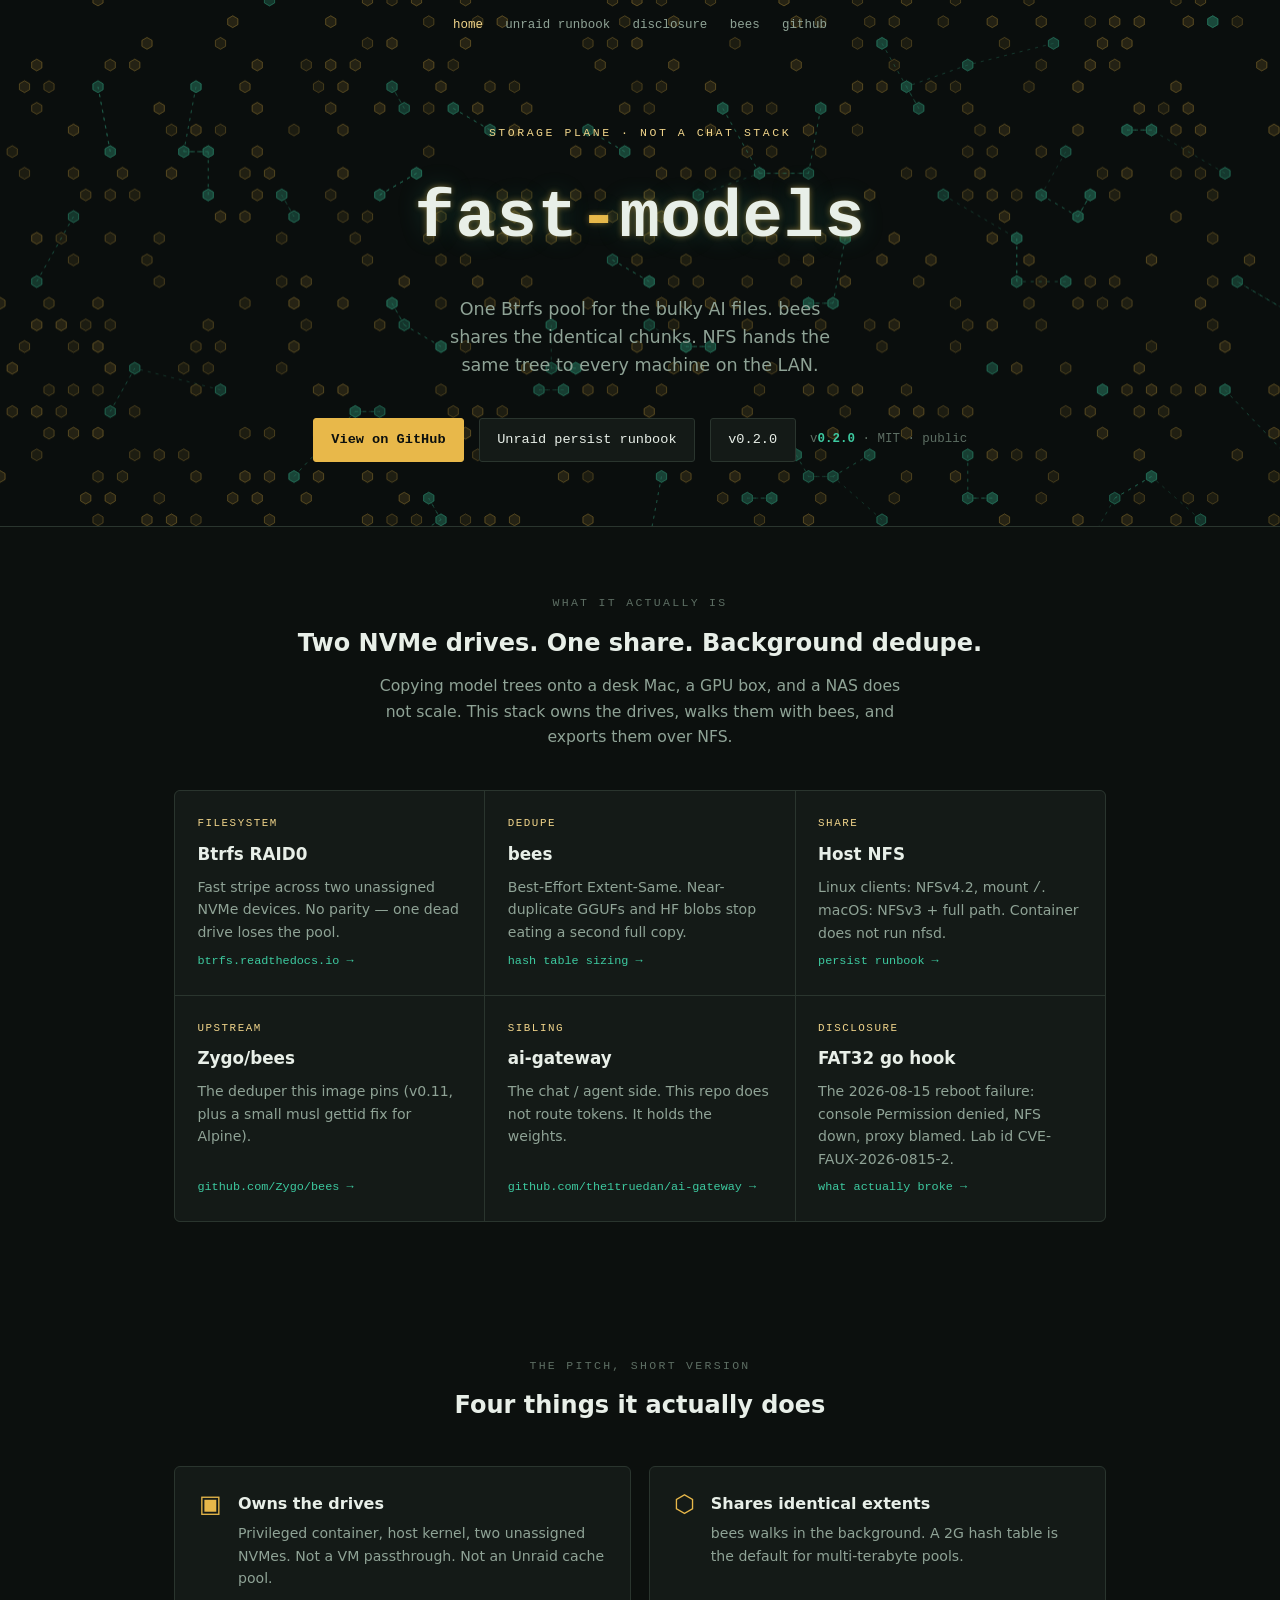
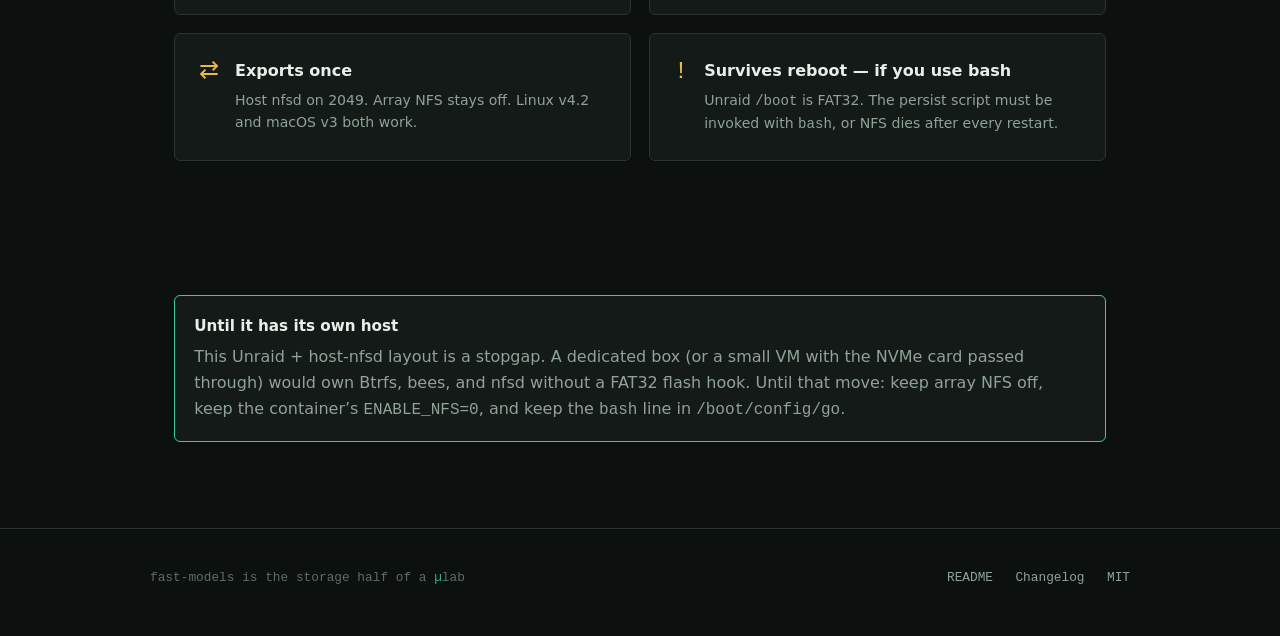
==== docs/index.html @ 6adabb5d "Release v0.2.0: Unraid FAT32 persist runbook and GitHub Pages Document that /boot/config/go must inv" ====
<!DOCTYPE html>
<html lang="en">
<head>
<meta charset="UTF-8" />
<meta name="viewport" content="width=device-width, initial-scale=1.0" />
<title>fast-models</title>
<meta name="description" content="One fast NVMe share for bulky AI files: Btrfs RAID0, bees dedupe, host NFS. Storage only." />
<link rel="icon" href="favicon.svg" type="image/svg+xml" />
<link rel="stylesheet" href="assets/site.css" />
</head>
<body>

<div class="hero">
  <canvas id="bees-rain" aria-hidden="true"></canvas>
  <nav class="top">
    <a href="index.html" aria-current="page">home</a>
    <a href="runbook.html">unraid runbook</a>
    <a href="incident.html">disclosure</a>
    <a href="bees.html">bees</a>
    <a href="https://github.com/the1truedan/fast-models">github</a>
  </nav>
  <div class="hero-inner">
    <p class="eyebrow">storage plane · not a chat stack</p>
    <h1 class="wordmark">fast<span>-</span>models</h1>
    <p class="tagline">One Btrfs pool for the bulky AI files. bees shares the identical chunks. NFS hands the same tree to every machine on the LAN.</p>
    <div class="hero-cta">
      <a class="btn primary" href="https://github.com/the1truedan/fast-models">View on GitHub</a>
      <a class="btn" href="runbook.html">Unraid persist runbook</a>
      <a class="btn" href="https://github.com/the1truedan/fast-models/releases/tag/v0.2.0">v0.2.0</a>
      <span class="version-chip">v<b>0.2.0</b> · MIT · public</span>
    </div>
  </div>
</div>

<section class="band">
  <div class="section-head">
    <p class="section-eyebrow">what it actually is</p>
    <h2 class="section-title">Two NVMe drives. One share. Background dedupe.</h2>
    <p class="section-sub">Copying model trees onto a desk Mac, a GPU box, and a NAS does not scale. This stack owns the drives, walks them with bees, and exports them over NFS.</p>
  </div>
  <div class="stack-grid">
    <a class="stack-card" href="https://btrfs.readthedocs.io/" target="_blank" rel="noopener">
      <span class="role">filesystem</span>
      <h3>Btrfs RAID0</h3>
      <p>Fast stripe across two unassigned NVMe devices. No parity — one dead drive loses the pool.</p>
      <span class="link-hint">btrfs.readthedocs.io →</span>
    </a>
    <a class="stack-card" href="bees.html">
      <span class="role">dedupe</span>
      <h3>bees</h3>
      <p>Best-Effort Extent-Same. Near-duplicate GGUFs and HF blobs stop eating a second full copy.</p>
      <span class="link-hint">hash table sizing →</span>
    </a>
    <a class="stack-card" href="runbook.html">
      <span class="role">share</span>
      <h3>Host NFS</h3>
      <p>Linux clients: NFSv4.2, mount <code>/</code>. macOS: NFSv3 + full path. Container does not run nfsd.</p>
      <span class="link-hint">persist runbook →</span>
    </a>
    <a class="stack-card" href="https://github.com/Zygo/bees" target="_blank" rel="noopener">
      <span class="role">upstream</span>
      <h3>Zygo/bees</h3>
      <p>The deduper this image pins (v0.11, plus a small musl gettid fix for Alpine).</p>
      <span class="link-hint">github.com/Zygo/bees →</span>
    </a>
    <a class="stack-card" href="https://github.com/the1truedan/ai-gateway" target="_blank" rel="noopener">
      <span class="role">sibling</span>
      <h3>ai-gateway</h3>
      <p>The chat / agent side. This repo does not route tokens. It holds the weights.</p>
      <span class="link-hint">github.com/the1truedan/ai-gateway →</span>
    </a>
    <a class="stack-card" href="incident.html">
      <span class="role">disclosure</span>
      <h3>FAT32 go hook</h3>
      <p>The 2026-08-15 reboot failure: console Permission denied, NFS down, proxy blamed. Lab id CVE-FAUX-2026-0815-2.</p>
      <span class="link-hint">what actually broke →</span>
    </a>
  </div>
</section>

<section class="band">
  <div class="section-head">
    <p class="section-eyebrow">the pitch, short version</p>
    <h2 class="section-title">Four things it actually does</h2>
  </div>
  <div class="cap-grid">
    <div class="cap-tile">
      <span class="cap-glyph">▣</span>
      <div>
        <h3>Owns the drives</h3>
        <p>Privileged container, host kernel, two unassigned NVMes. Not a VM passthrough. Not an Unraid cache pool.</p>
      </div>
    </div>
    <div class="cap-tile">
      <span class="cap-glyph">⬡</span>
      <div>
        <h3>Shares identical extents</h3>
        <p>bees walks in the background. A 2G hash table is the default for multi-terabyte pools.</p>
      </div>
    </div>
    <div class="cap-tile">
      <span class="cap-glyph">⇄</span>
      <div>
        <h3>Exports once</h3>
        <p>Host nfsd on 2049. Array NFS stays off. Linux v4.2 and macOS v3 both work.</p>
      </div>
    </div>
    <div class="cap-tile">
      <span class="cap-glyph">!</span>
      <div>
        <h3>Survives reboot — if you use bash</h3>
        <p>Unraid <code>/boot</code> is FAT32. The persist script must be invoked with <code>bash</code>, or NFS dies after every restart.</p>
      </div>
    </div>
  </div>
</section>

<section class="band">
  <div class="ok">
    <h3>Until it has its own host</h3>
    <p>This Unraid + host-nfsd layout is a stopgap. A dedicated box (or a small VM with the NVMe card passed through) would own Btrfs, bees, and nfsd without a FAT32 flash hook. Until that move: keep array NFS off, keep the container’s <code>ENABLE_NFS=0</code>, and keep the <code>bash</code> line in <code>/boot/config/go</code>.</p>
  </div>
</section>

<footer>
  <div class="footer-inner">
    <span class="mu-mark">fast-models is the storage half of a <span>µ</span>lab</span>
    <nav class="footer-links">
      <a href="https://github.com/the1truedan/fast-models/blob/main/README.md">README</a>
      <a href="https://github.com/the1truedan/fast-models/blob/main/CHANGELOG.md">Changelog</a>
      <a href="https://github.com/the1truedan/fast-models/blob/main/LICENSE">MIT</a>
    </nav>
  </div>
</footer>
<script src="assets/bees.js"></script>
</body>
</html>
---- docs/assets/site.css ----
:root {
  --bg: #0c100e;
  --bg-panel: #141a17;
  --bg-panel-2: #1b231e;
  --line: #2a352e;
  --fg: #e8efe8;
  --fg-dim: #8fa396;
  --fg-dimmer: #5d6e63;
  --accent: #e8b84a;
  --accent-soft: #f0d48a;
  --accent-mu: #3dcaa0;
}

* { box-sizing: border-box; }

html, body {
  margin: 0;
  padding: 0;
  background: var(--bg);
  color: var(--fg);
}

body {
  font-family: ui-sans-serif, -apple-system, BlinkMacSystemFont, "Segoe UI", system-ui, sans-serif;
  line-height: 1.6;
  -webkit-font-smoothing: antialiased;
}

.mono, code, pre {
  font-family: ui-monospace, "SF Mono", "Cascadia Code", Menlo, Consolas, "Courier New", monospace;
}

a { color: inherit; }
::selection { background: var(--accent); color: var(--bg); }

.hero {
  position: relative;
  overflow: hidden;
  border-bottom: 1px solid var(--line);
}

#bees-rain {
  position: absolute;
  inset: 0;
  width: 100%;
  height: 100%;
  opacity: 0.55;
}

.hero-inner {
  position: relative;
  z-index: 1;
  max-width: 920px;
  margin: 0 auto;
  padding: 5.5rem 1.5rem 4rem;
  text-align: center;
}

.eyebrow {
  font-family: ui-monospace, "SF Mono", "Cascadia Code", Menlo, Consolas, monospace;
  font-size: 0.72rem;
  letter-spacing: 0.22em;
  text-transform: uppercase;
  color: var(--accent-soft);
  margin: 0 0 1.4rem;
}

.wordmark {
  margin: 0;
  font-family: ui-monospace, "SF Mono", "Cascadia Code", Menlo, Consolas, monospace;
  font-weight: 700;
  font-size: clamp(2.4rem, 7vw, 4.2rem);
  letter-spacing: 0.01em;
  color: var(--fg);
  text-shadow:
    0 0 6px rgba(232, 184, 74, 0.45),
    0 0 26px rgba(61, 202, 160, 0.22);
  text-wrap: balance;
}

.wordmark span { color: var(--accent); }

.tagline {
  max-width: 48ch;
  margin: 1.4rem auto 0;
  font-size: 1.1rem;
  color: var(--fg-dim);
  text-wrap: balance;
}

.hero-cta {
  display: flex;
  justify-content: center;
  align-items: center;
  gap: 0.9rem;
  flex-wrap: wrap;
  margin-top: 2.4rem;
}

.btn {
  font-family: ui-monospace, "SF Mono", "Cascadia Code", Menlo, Consolas, monospace;
  font-size: 0.85rem;
  text-decoration: none;
  padding: 0.65rem 1.1rem;
  border-radius: 3px;
  border: 1px solid var(--line);
  background: var(--bg-panel);
  color: var(--fg);
  transition: border-color 0.15s ease, color 0.15s ease;
}

.btn:hover, .btn:focus-visible { border-color: var(--accent); color: var(--accent-soft); }
.btn:focus-visible { outline: 2px solid var(--accent); outline-offset: 2px; }

.btn.primary {
  background: var(--accent);
  border-color: var(--accent);
  color: var(--bg);
  font-weight: 600;
}
.btn.primary:hover, .btn.primary:focus-visible {
  color: var(--bg);
  border-color: var(--accent-soft);
  background: var(--accent-soft);
}

.version-chip {
  font-family: ui-monospace, "SF Mono", "Cascadia Code", Menlo, Consolas, monospace;
  font-size: 0.78rem;
  color: var(--fg-dimmer);
}
.version-chip b { color: var(--accent-mu); font-weight: 600; }

nav.top {
  position: relative;
  z-index: 2;
  display: flex;
  justify-content: center;
  gap: 1.4rem;
  padding: 1rem 1.5rem 0;
  font-family: ui-monospace, "SF Mono", "Cascadia Code", Menlo, Consolas, monospace;
  font-size: 0.78rem;
  color: var(--fg-dim);
}
nav.top a { text-decoration: none; }
nav.top a:hover, nav.top a[aria-current="page"] { color: var(--accent-soft); }

section.band { max-width: 980px; margin: 0 auto; padding: 4.2rem 1.5rem; }

.section-head { text-align: center; margin-bottom: 2.6rem; }

.section-eyebrow {
  font-family: ui-monospace, "SF Mono", "Cascadia Code", Menlo, Consolas, monospace;
  font-size: 0.72rem;
  letter-spacing: 0.2em;
  text-transform: uppercase;
  color: var(--fg-dimmer);
  margin: 0 0 0.7rem;
}

.section-title {
  margin: 0;
  font-size: 1.5rem;
  font-weight: 600;
  text-wrap: balance;
}

.section-sub {
  max-width: 54ch;
  margin: 0.7rem auto 0;
  color: var(--fg-dim);
  font-size: 0.98rem;
}

.stack-grid {
  display: grid;
  grid-template-columns: repeat(3, 1fr);
  gap: 1px;
  background: var(--line);
  border: 1px solid var(--line);
  border-radius: 6px;
  overflow: hidden;
}

.stack-card {
  background: var(--bg-panel);
  padding: 1.5rem 1.4rem;
  display: flex;
  flex-direction: column;
  gap: 0.5rem;
  text-decoration: none;
  color: inherit;
  transition: background 0.15s ease;
  min-height: 148px;
}

a.stack-card:hover, a.stack-card:focus-visible { background: var(--bg-panel-2); }
a.stack-card:focus-visible { outline: 2px solid var(--accent); outline-offset: -2px; }

.stack-card .role {
  font-family: ui-monospace, "SF Mono", "Cascadia Code", Menlo, Consolas, monospace;
  font-size: 0.68rem;
  letter-spacing: 0.14em;
  text-transform: uppercase;
  color: var(--accent-soft);
}

.stack-card h3 { margin: 0; font-size: 1.05rem; font-weight: 600; }
.stack-card p { margin: 0; font-size: 0.88rem; color: var(--fg-dim); flex-grow: 1; }

.stack-card .link-hint {
  font-family: ui-monospace, "SF Mono", "Cascadia Code", Menlo, Consolas, monospace;
  font-size: 0.74rem;
  color: var(--fg-dimmer);
}

a.stack-card .link-hint { color: var(--accent-mu); }

.cap-grid {
  display: grid;
  grid-template-columns: repeat(2, 1fr);
  gap: 1.1rem;
}

.cap-tile {
  background: var(--bg-panel);
  border: 1px solid var(--line);
  border-radius: 6px;
  padding: 1.5rem;
  display: flex;
  gap: 1rem;
  align-items: flex-start;
}

.cap-glyph {
  font-family: ui-monospace, "SF Mono", "Cascadia Code", Menlo, Consolas, monospace;
  font-size: 1.5rem;
  color: var(--accent);
  line-height: 1;
  padding-top: 0.15rem;
}

.cap-tile h3 { margin: 0 0 0.35rem; font-size: 1rem; font-weight: 600; }
.cap-tile p { margin: 0; font-size: 0.88rem; color: var(--fg-dim); }

.warn, .ok, .note {
  border-radius: 6px;
  padding: 1.1rem 1.2rem;
  margin: 0 0 1.2rem;
  border: 1px solid var(--line);
  background: var(--bg-panel);
}
.warn { border-color: #8a4b2a; }
.ok { border-color: var(--accent-mu); }
.note { border-color: var(--line); }

.warn h3, .ok h3, .note h3 {
  margin: 0 0 0.4rem;
  font-size: 0.95rem;
}
.warn p, .ok p, .note p, .prose p { margin: 0 0 0.7rem; color: var(--fg-dim); }
.prose p:last-child, .warn p:last-child, .ok p:last-child { margin-bottom: 0; }

.prose h2 { font-size: 1.25rem; margin: 2.2rem 0 0.8rem; }
.prose h3 { font-size: 1.05rem; margin: 1.6rem 0 0.5rem; }
.prose ul, .prose ol { color: var(--fg-dim); padding-left: 1.2rem; }
.prose li { margin: 0.35rem 0; }
.prose a { color: var(--accent-soft); }

pre {
  background: var(--bg-panel);
  border: 1px solid var(--line);
  border-radius: 6px;
  padding: 1rem 1.1rem;
  overflow-x: auto;
  font-size: 0.82rem;
  color: var(--accent-soft);
}

table {
  width: 100%;
  border-collapse: collapse;
  font-size: 0.9rem;
  margin: 1rem 0 1.6rem;
}
th, td {
  text-align: left;
  padding: 0.55rem 0.7rem;
  border-bottom: 1px solid var(--line);
  vertical-align: top;
}
th { color: var(--fg-dimmer); font-weight: 600; font-size: 0.78rem; letter-spacing: 0.06em; text-transform: uppercase; }
td { color: var(--fg-dim); }

footer {
  border-top: 1px solid var(--line);
  padding: 2.4rem 1.5rem 3rem;
}

.footer-inner {
  max-width: 980px;
  margin: 0 auto;
  display: flex;
  justify-content: space-between;
  align-items: center;
  flex-wrap: wrap;
  gap: 1rem;
}

.footer-links {
  display: flex;
  gap: 1.4rem;
  font-family: ui-monospace, "SF Mono", "Cascadia Code", Menlo, Consolas, monospace;
  font-size: 0.8rem;
  color: var(--fg-dim);
}
.footer-links a { text-decoration: none; }
.footer-links a:hover, .footer-links a:focus-visible { color: var(--accent-soft); }

.mu-mark {
  font-family: ui-monospace, "SF Mono", "Cascadia Code", Menlo, Consolas, monospace;
  font-size: 0.8rem;
  color: var(--fg-dimmer);
}
.mu-mark span { color: var(--accent-mu); opacity: 0.85; }

@media (max-width: 720px) {
  .stack-grid, .cap-grid { grid-template-columns: 1fr; }
}

@media (prefers-reduced-motion: reduce) {
  #bees-rain { display: none; }
}
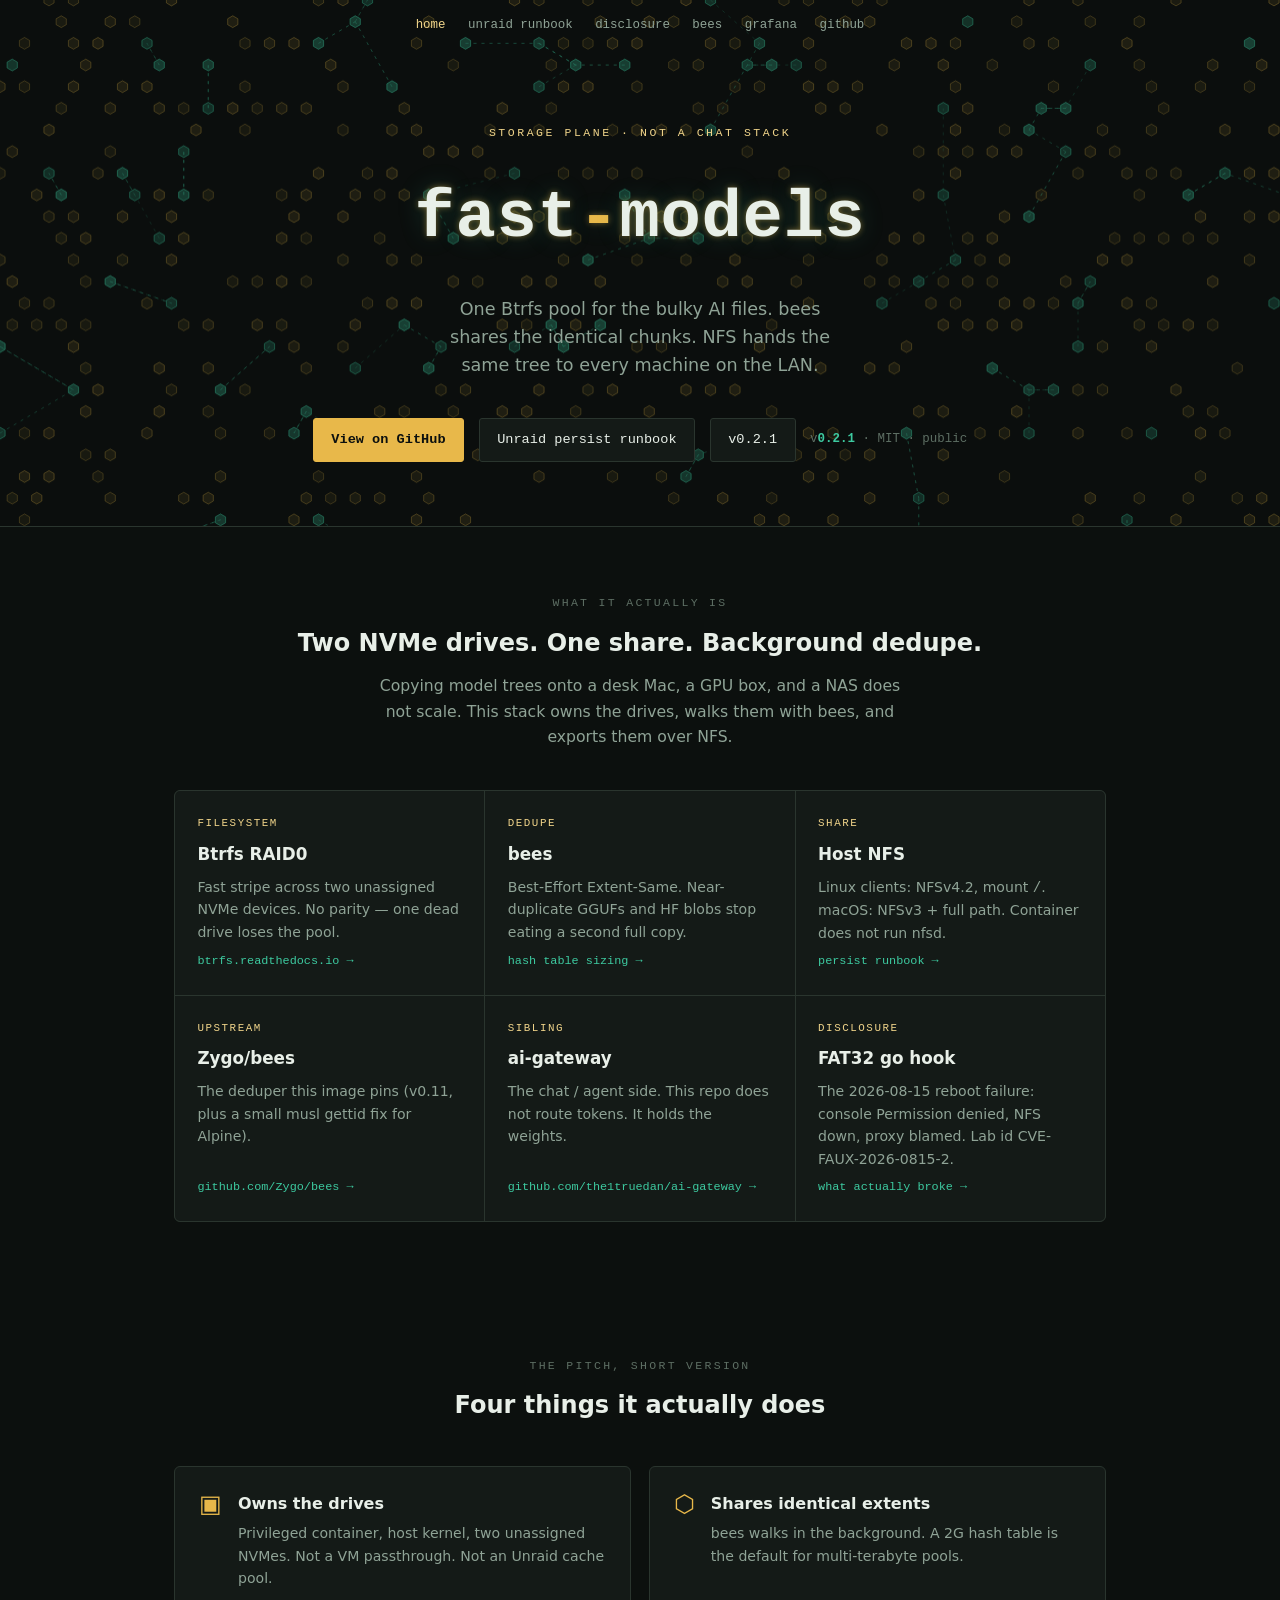
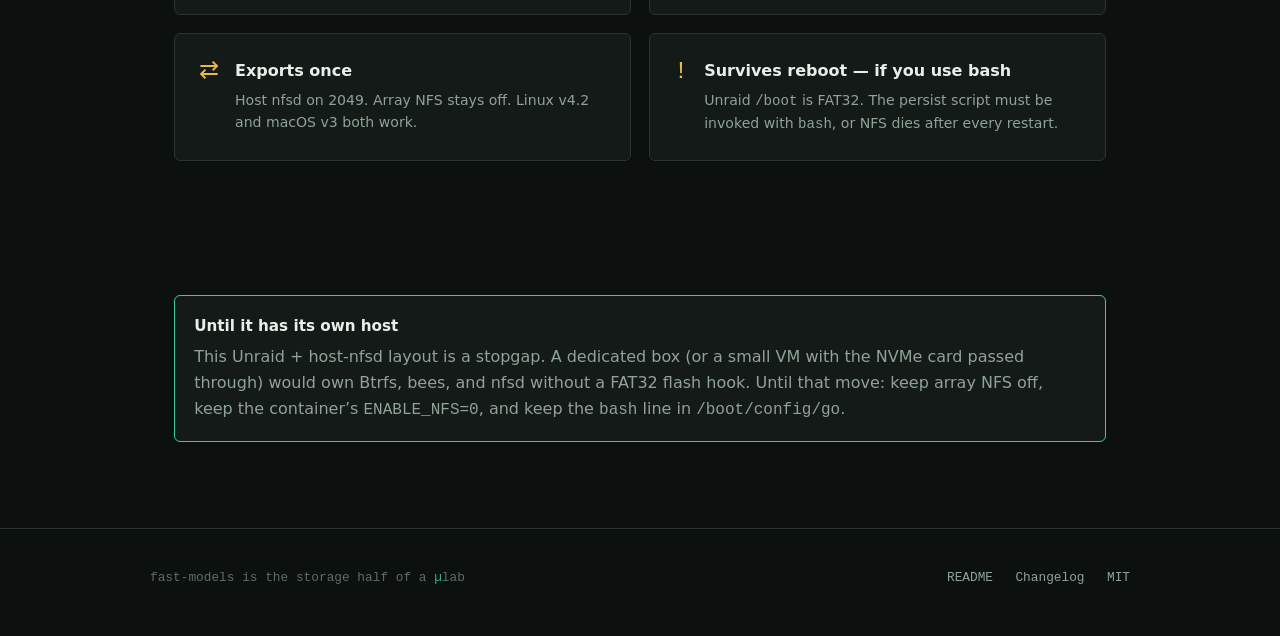
==== commit 13fccfaa: "Add Grafana/Prometheus sample with generic bucket screenshots Ship an importable bees+btrfs dashboar" ====
--- a/docs/index.html
+++ b/docs/index.html
@@ -17,6 +17,7 @@
     <a href="runbook.html">unraid runbook</a>
     <a href="incident.html">disclosure</a>
     <a href="bees.html">bees</a>
+    <a href="observability.html">grafana</a>
     <a href="https://github.com/the1truedan/fast-models">github</a>
   </nav>
   <div class="hero-inner">
@@ -26,8 +27,8 @@
     <div class="hero-cta">
       <a class="btn primary" href="https://github.com/the1truedan/fast-models">View on GitHub</a>
       <a class="btn" href="runbook.html">Unraid persist runbook</a>
-      <a class="btn" href="https://github.com/the1truedan/fast-models/releases/tag/v0.2.0">v0.2.0</a>
-      <span class="version-chip">v<b>0.2.0</b> · MIT · public</span>
+      <a class="btn" href="https://github.com/the1truedan/fast-models/releases/tag/v0.2.1">v0.2.1</a>
+      <span class="version-chip">v<b>0.2.1</b> · MIT · public</span>
     </div>
   </div>
 </div>
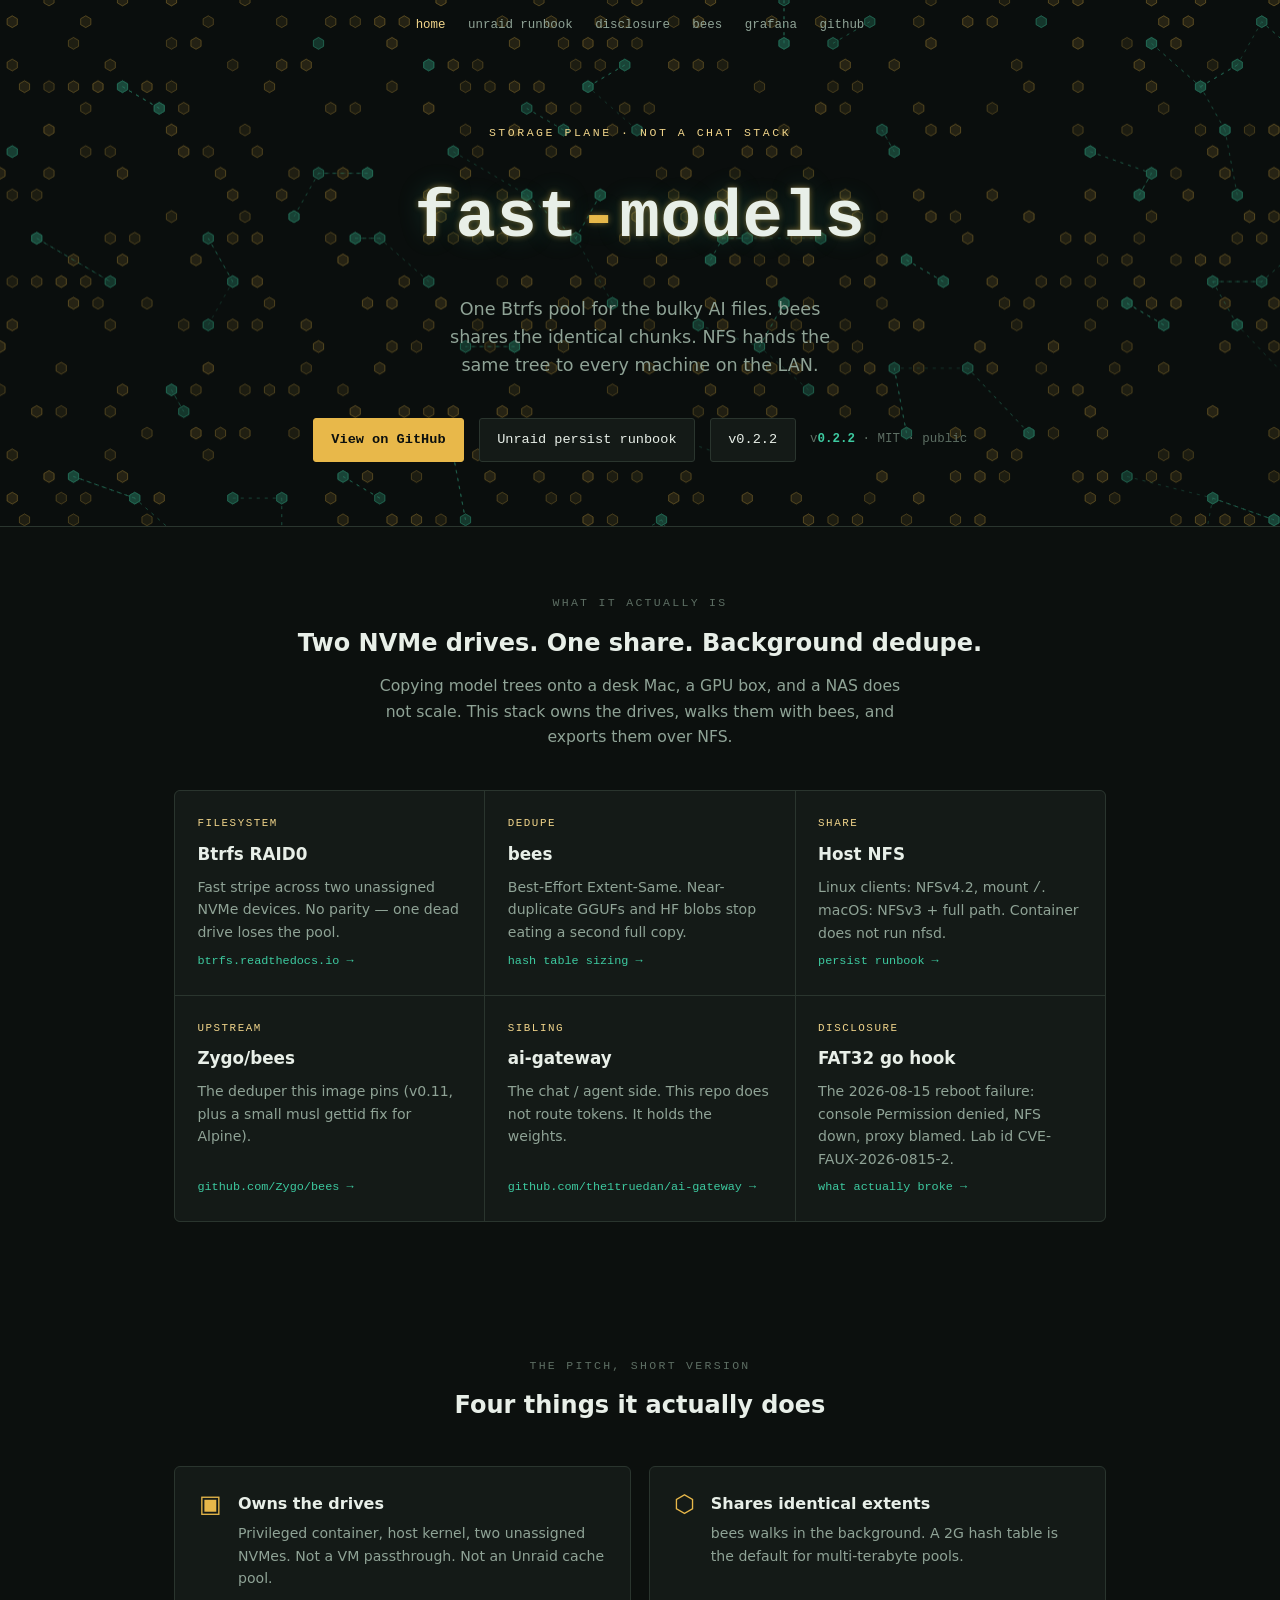
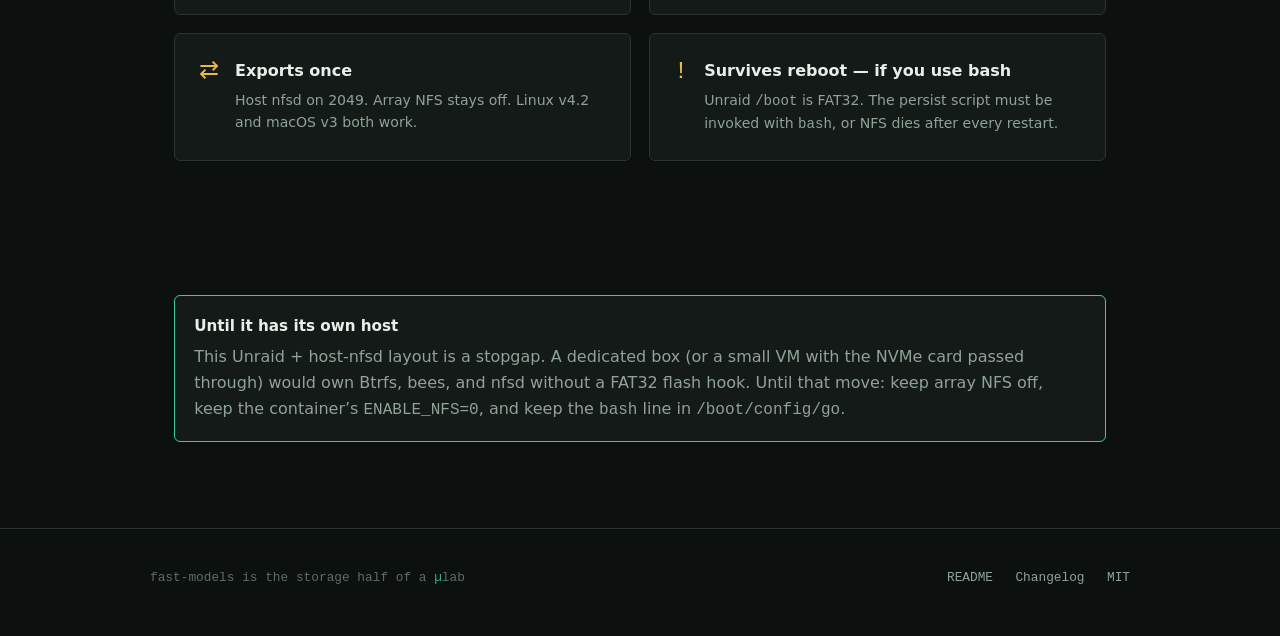
==== commit c47fd4a8: "Complete 2026-08-15 bucket snapshot (3.2T apparent vs 2.08 TiB) Full du -xhd1: add opt, llms, _dl, w" ====
--- a/docs/index.html
+++ b/docs/index.html
@@ -27,8 +27,8 @@
     <div class="hero-cta">
       <a class="btn primary" href="https://github.com/the1truedan/fast-models">View on GitHub</a>
       <a class="btn" href="runbook.html">Unraid persist runbook</a>
-      <a class="btn" href="https://github.com/the1truedan/fast-models/releases/tag/v0.2.1">v0.2.1</a>
-      <span class="version-chip">v<b>0.2.1</b> · MIT · public</span>
+      <a class="btn" href="https://github.com/the1truedan/fast-models/releases/tag/v0.2.2">v0.2.2</a>
+      <span class="version-chip">v<b>0.2.2</b> · MIT · public</span>
     </div>
   </div>
 </div>
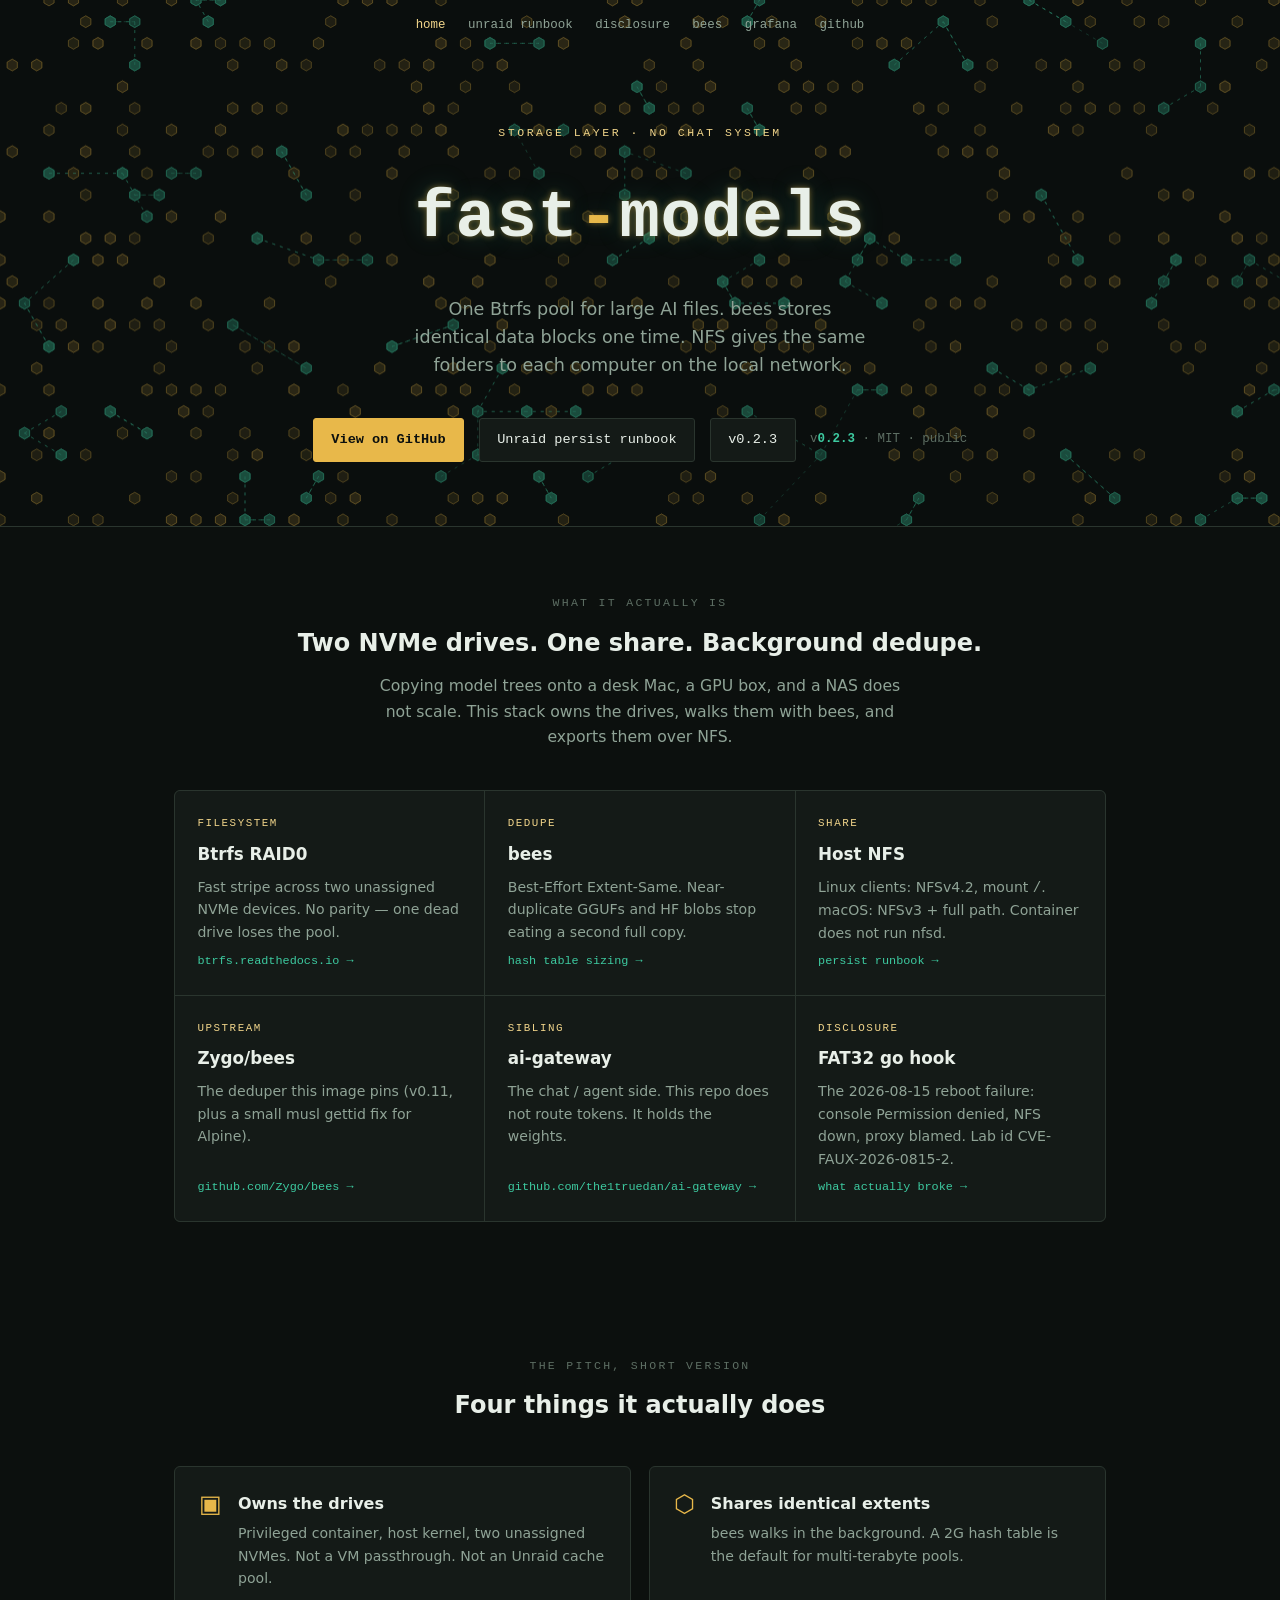
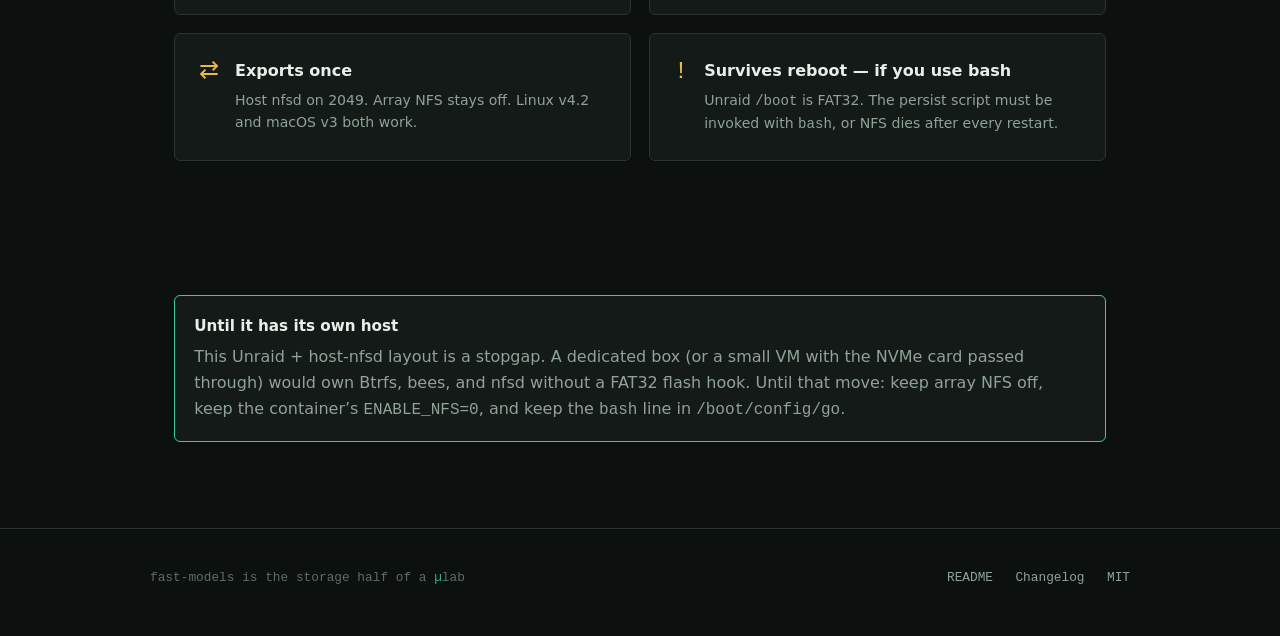
==== commit e226b9f6: "v0.2.3: ASD-STE100 wording for README, site and description; 2026-10-02 pool numbers; exclusive-spac" ====
--- a/docs/index.html
+++ b/docs/index.html
@@ -4,7 +4,7 @@
 <meta charset="UTF-8" />
 <meta name="viewport" content="width=device-width, initial-scale=1.0" />
 <title>fast-models</title>
-<meta name="description" content="One fast NVMe share for bulky AI files: Btrfs RAID0, bees dedupe, host NFS. Storage only." />
+<meta name="description" content="One fast storage pool for large AI files. Btrfs RAID0, bees deduplication and host NFS. Storage only." />
 <link rel="icon" href="favicon.svg" type="image/svg+xml" />
 <link rel="stylesheet" href="assets/site.css" />
 </head>
@@ -21,14 +21,14 @@
     <a href="https://github.com/the1truedan/fast-models">github</a>
   </nav>
   <div class="hero-inner">
-    <p class="eyebrow">storage plane · not a chat stack</p>
+    <p class="eyebrow">storage layer · no chat system</p>
     <h1 class="wordmark">fast<span>-</span>models</h1>
-    <p class="tagline">One Btrfs pool for the bulky AI files. bees shares the identical chunks. NFS hands the same tree to every machine on the LAN.</p>
+    <p class="tagline">One Btrfs pool for large AI files. bees stores identical data blocks one time. NFS gives the same folders to each computer on the local network.</p>
     <div class="hero-cta">
       <a class="btn primary" href="https://github.com/the1truedan/fast-models">View on GitHub</a>
       <a class="btn" href="runbook.html">Unraid persist runbook</a>
-      <a class="btn" href="https://github.com/the1truedan/fast-models/releases/tag/v0.2.2">v0.2.2</a>
-      <span class="version-chip">v<b>0.2.2</b> · MIT · public</span>
+      <a class="btn" href="https://github.com/the1truedan/fast-models/releases/tag/v0.2.3">v0.2.3</a>
+      <span class="version-chip">v<b>0.2.3</b> · MIT · public</span>
     </div>
   </div>
 </div>
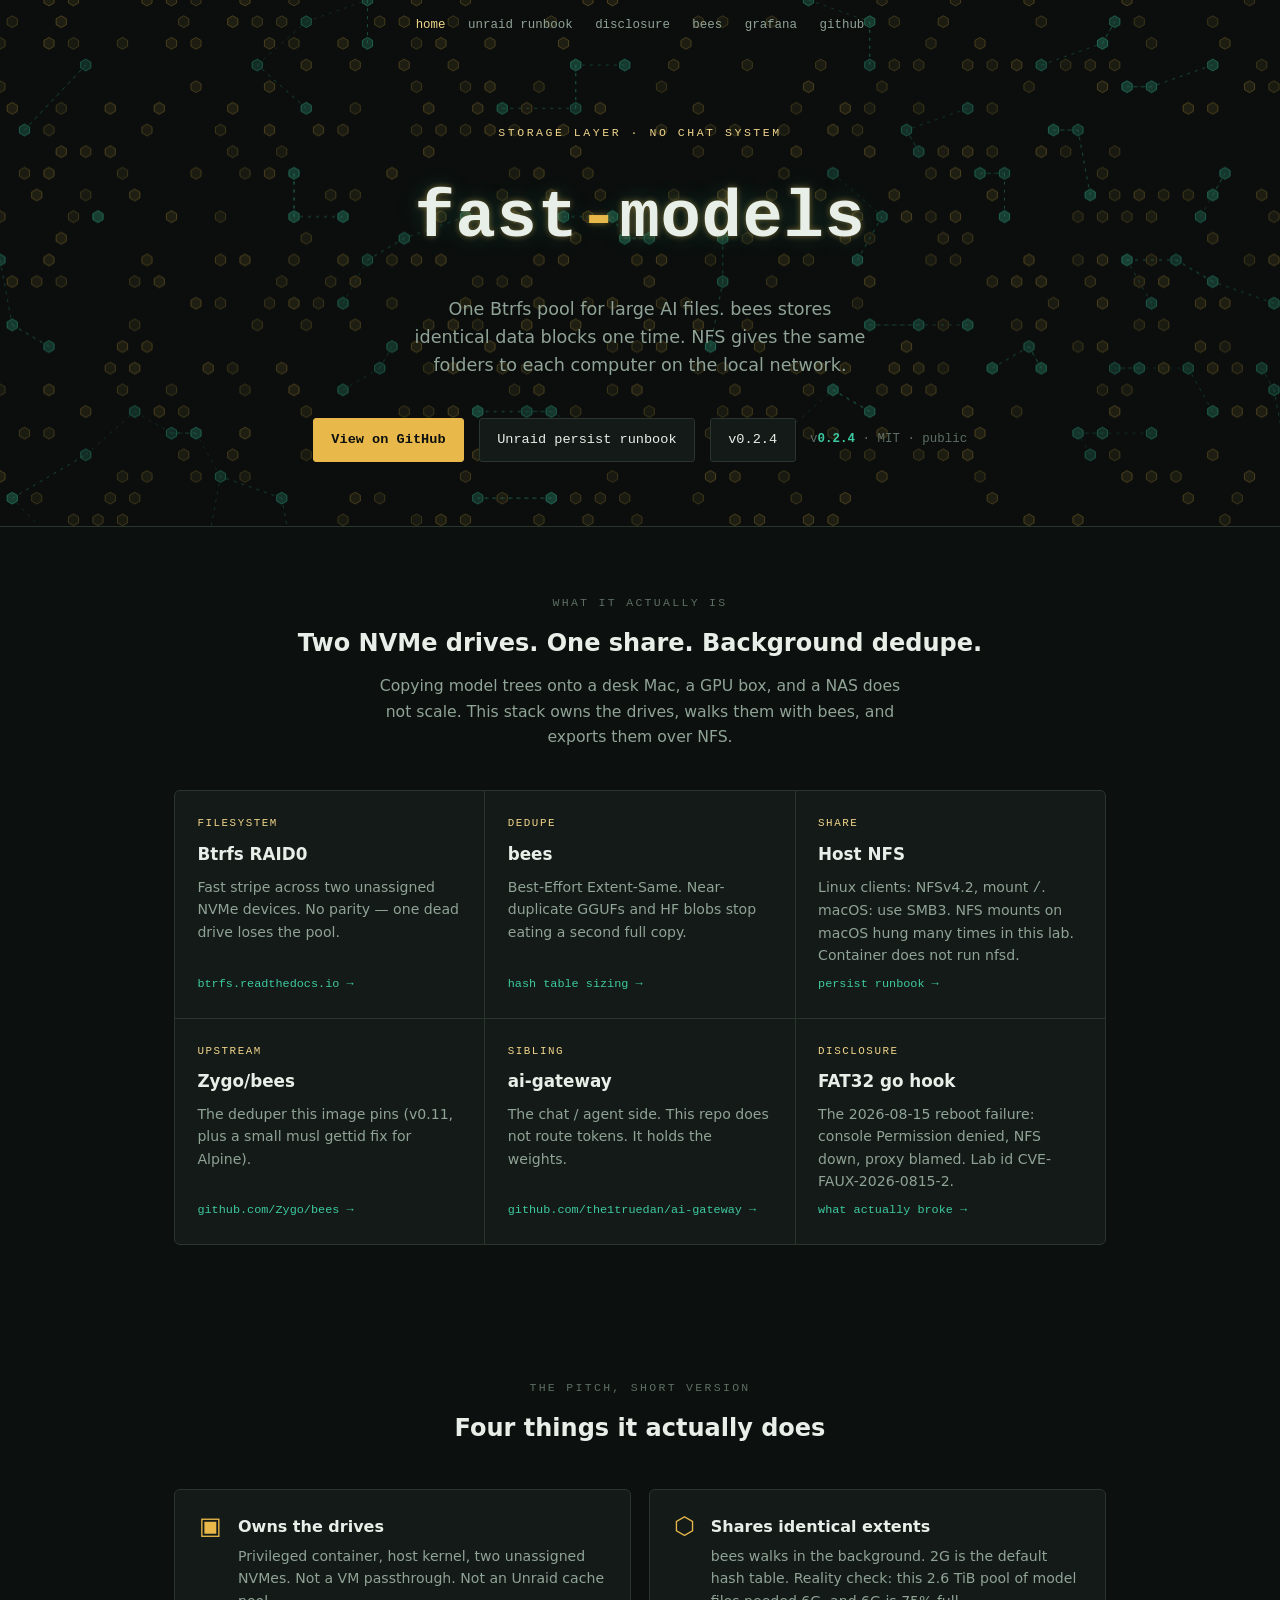
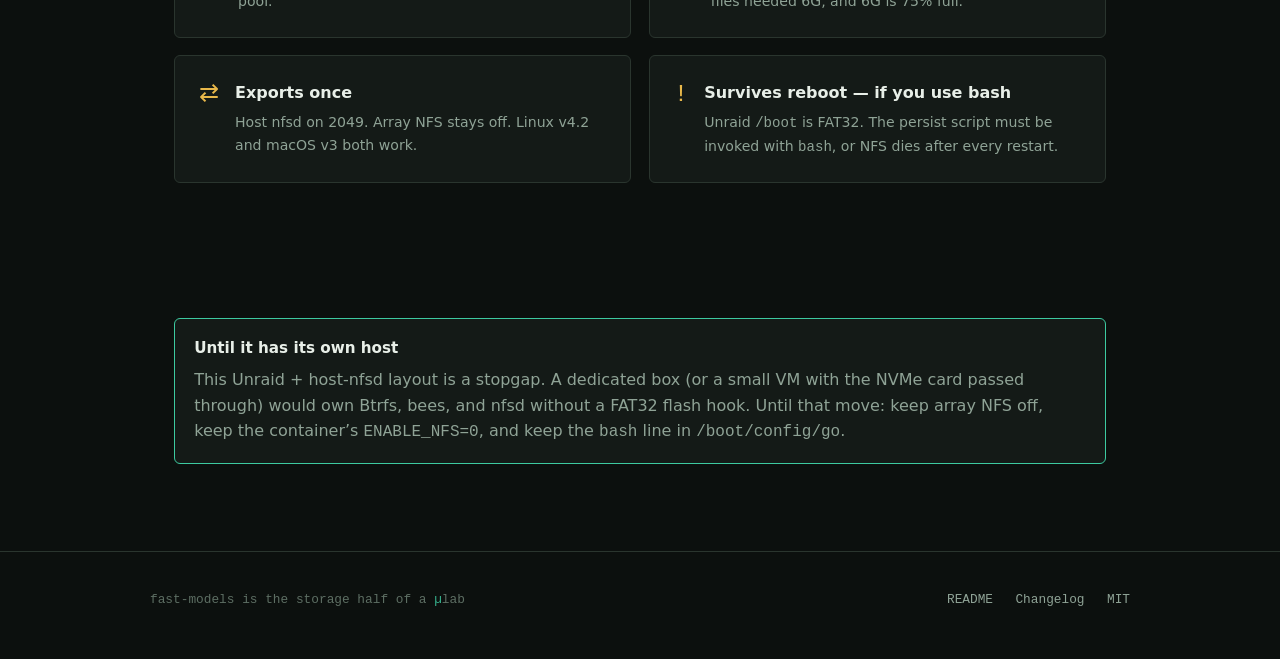
==== commit 4800be33: "v0.2.4: SMB3 for macOS clients (NFS hung on macOS), bees hash table reality check (6G, 75% full), de" ====
--- a/docs/index.html
+++ b/docs/index.html
@@ -27,8 +27,8 @@
     <div class="hero-cta">
       <a class="btn primary" href="https://github.com/the1truedan/fast-models">View on GitHub</a>
       <a class="btn" href="runbook.html">Unraid persist runbook</a>
-      <a class="btn" href="https://github.com/the1truedan/fast-models/releases/tag/v0.2.3">v0.2.3</a>
-      <span class="version-chip">v<b>0.2.3</b> · MIT · public</span>
+      <a class="btn" href="https://github.com/the1truedan/fast-models/releases/tag/v0.2.4">v0.2.4</a>
+      <span class="version-chip">v<b>0.2.4</b> · MIT · public</span>
     </div>
   </div>
 </div>
@@ -55,7 +55,7 @@
     <a class="stack-card" href="runbook.html">
       <span class="role">share</span>
       <h3>Host NFS</h3>
-      <p>Linux clients: NFSv4.2, mount <code>/</code>. macOS: NFSv3 + full path. Container does not run nfsd.</p>
+      <p>Linux clients: NFSv4.2, mount <code>/</code>. macOS: use SMB3. NFS mounts on macOS hung many times in this lab. Container does not run nfsd.</p>
       <span class="link-hint">persist runbook →</span>
     </a>
     <a class="stack-card" href="https://github.com/Zygo/bees" target="_blank" rel="noopener">
@@ -96,7 +96,7 @@
       <span class="cap-glyph">⬡</span>
       <div>
         <h3>Shares identical extents</h3>
-        <p>bees walks in the background. A 2G hash table is the default for multi-terabyte pools.</p>
+        <p>bees walks in the background. 2G is the default hash table. Reality check: this 2.6 TiB pool of model files needed 6G, and 6G is 75% full.</p>
       </div>
     </div>
     <div class="cap-tile">
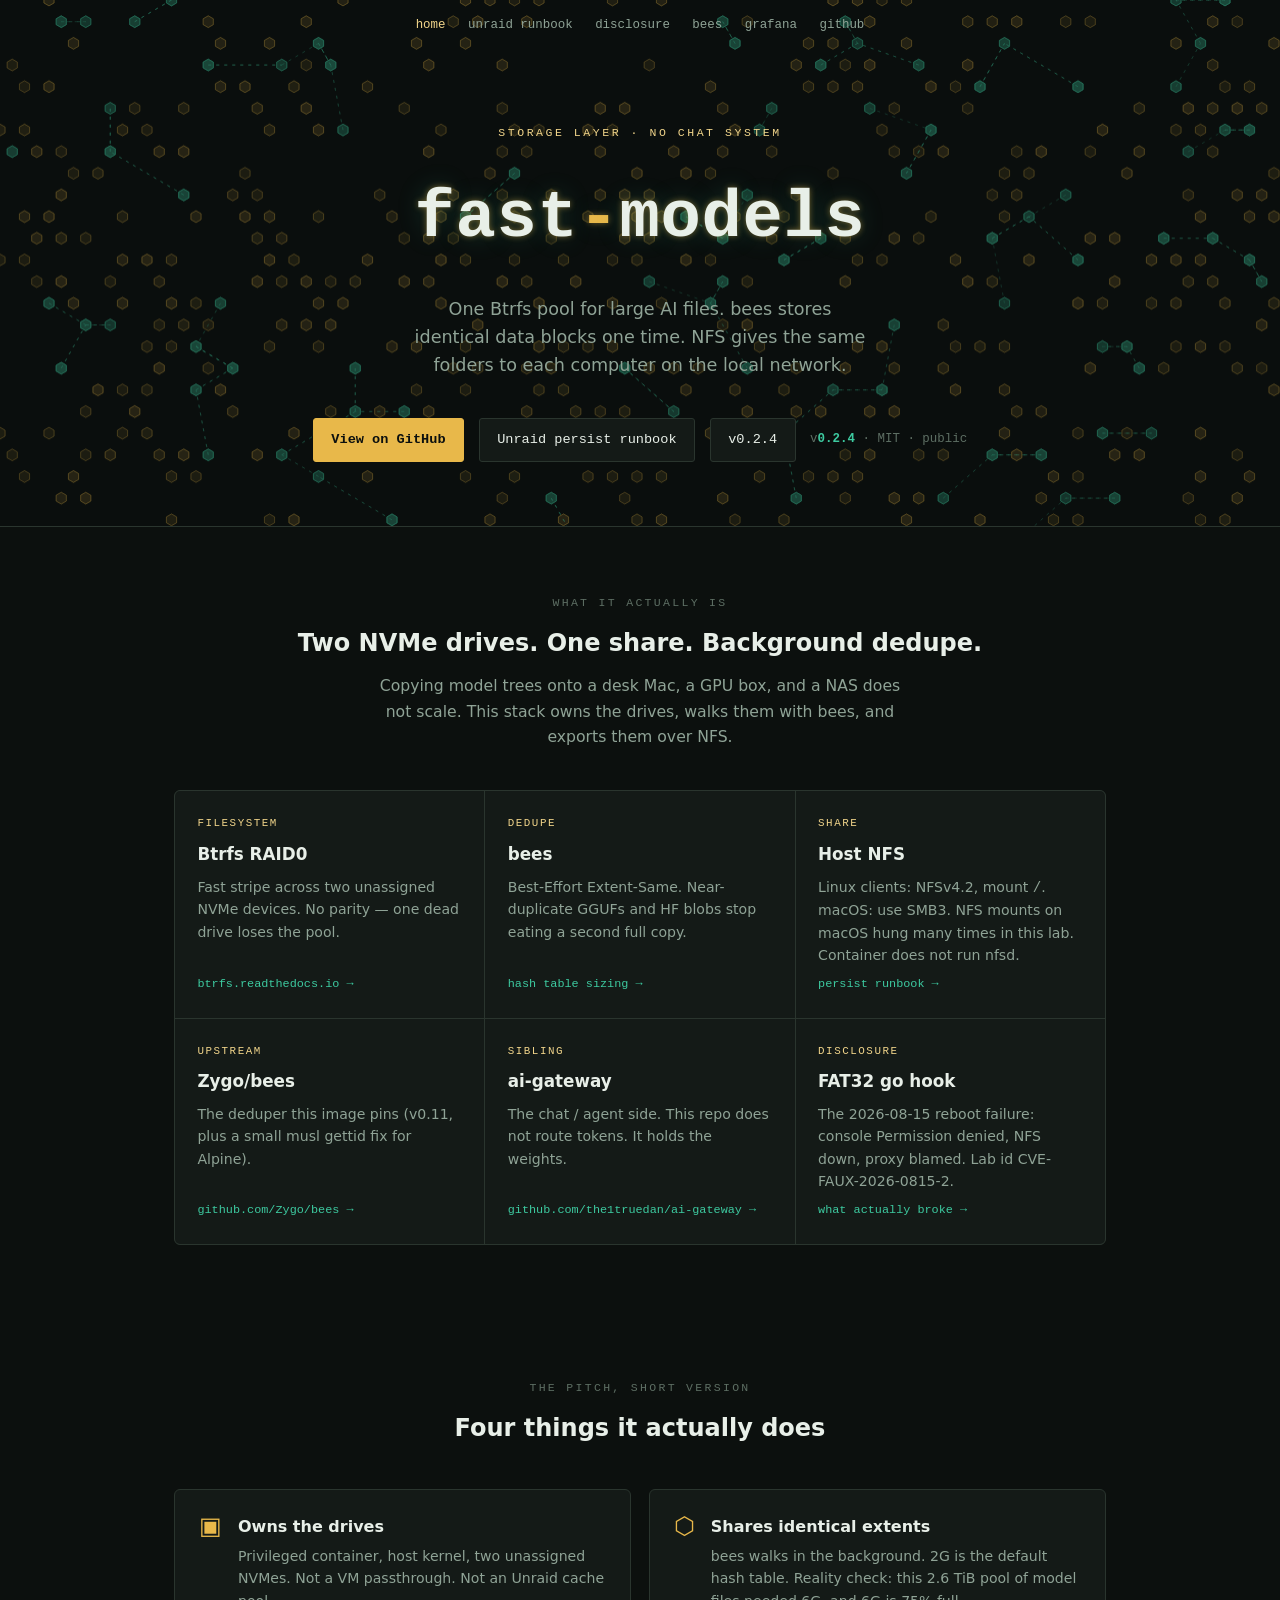
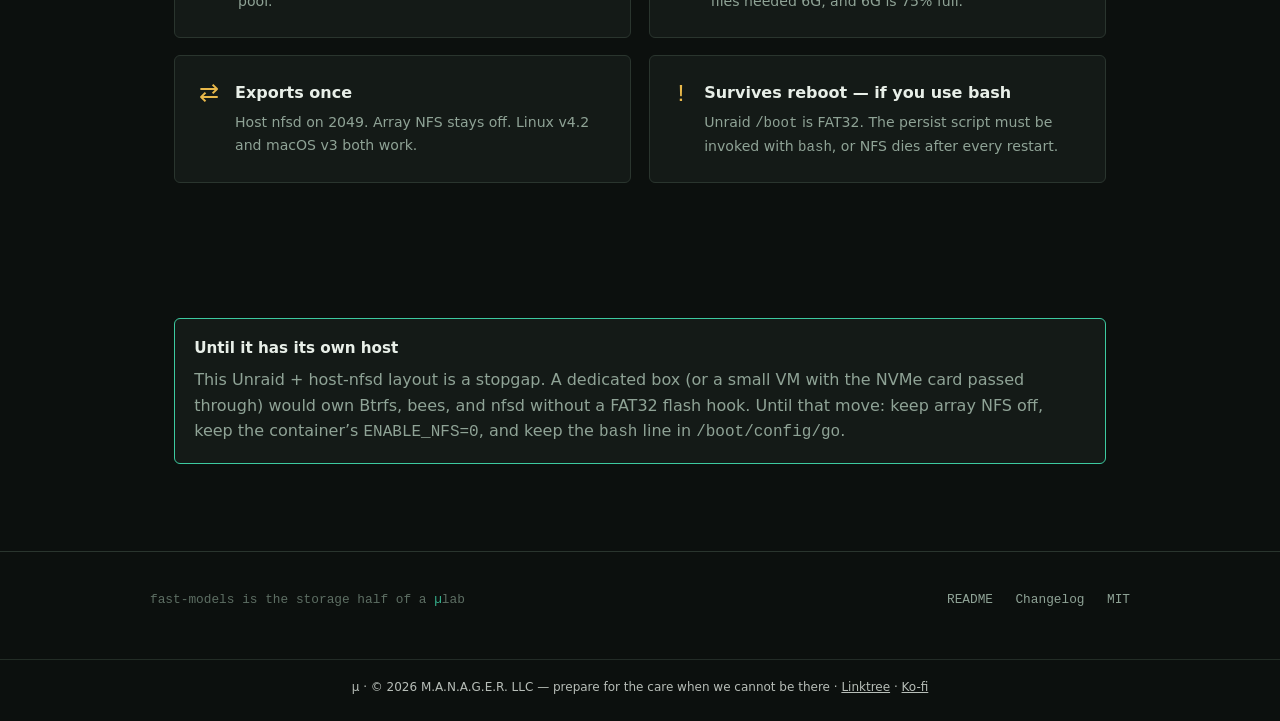
==== commit d953b871: "Universal footer: © 2026 M.A.N.A.G.E.R. LLC — prepare for the care when we cannot be there · Linktre" ====
--- a/docs/index.html
+++ b/docs/index.html
@@ -134,5 +134,6 @@
   </div>
 </footer>
 <script src="assets/bees.js"></script>
+<!-- manager-footer:start --><footer class="mgr-universal" style="text-align:center;font-size:12px;opacity:.78;padding:18px 12px 24px;line-height:1.6">µ · © 2026 M.A.N.A.G.E.R. LLC — prepare for the care when we cannot be there · <a href="https://linktr.ee/the1truedan" style="color:inherit">Linktree</a> · <a href="https://ko-fi.com/the1truedan" style="color:inherit">Ko-fi</a></footer><!-- manager-footer:end -->
 </body>
 </html>
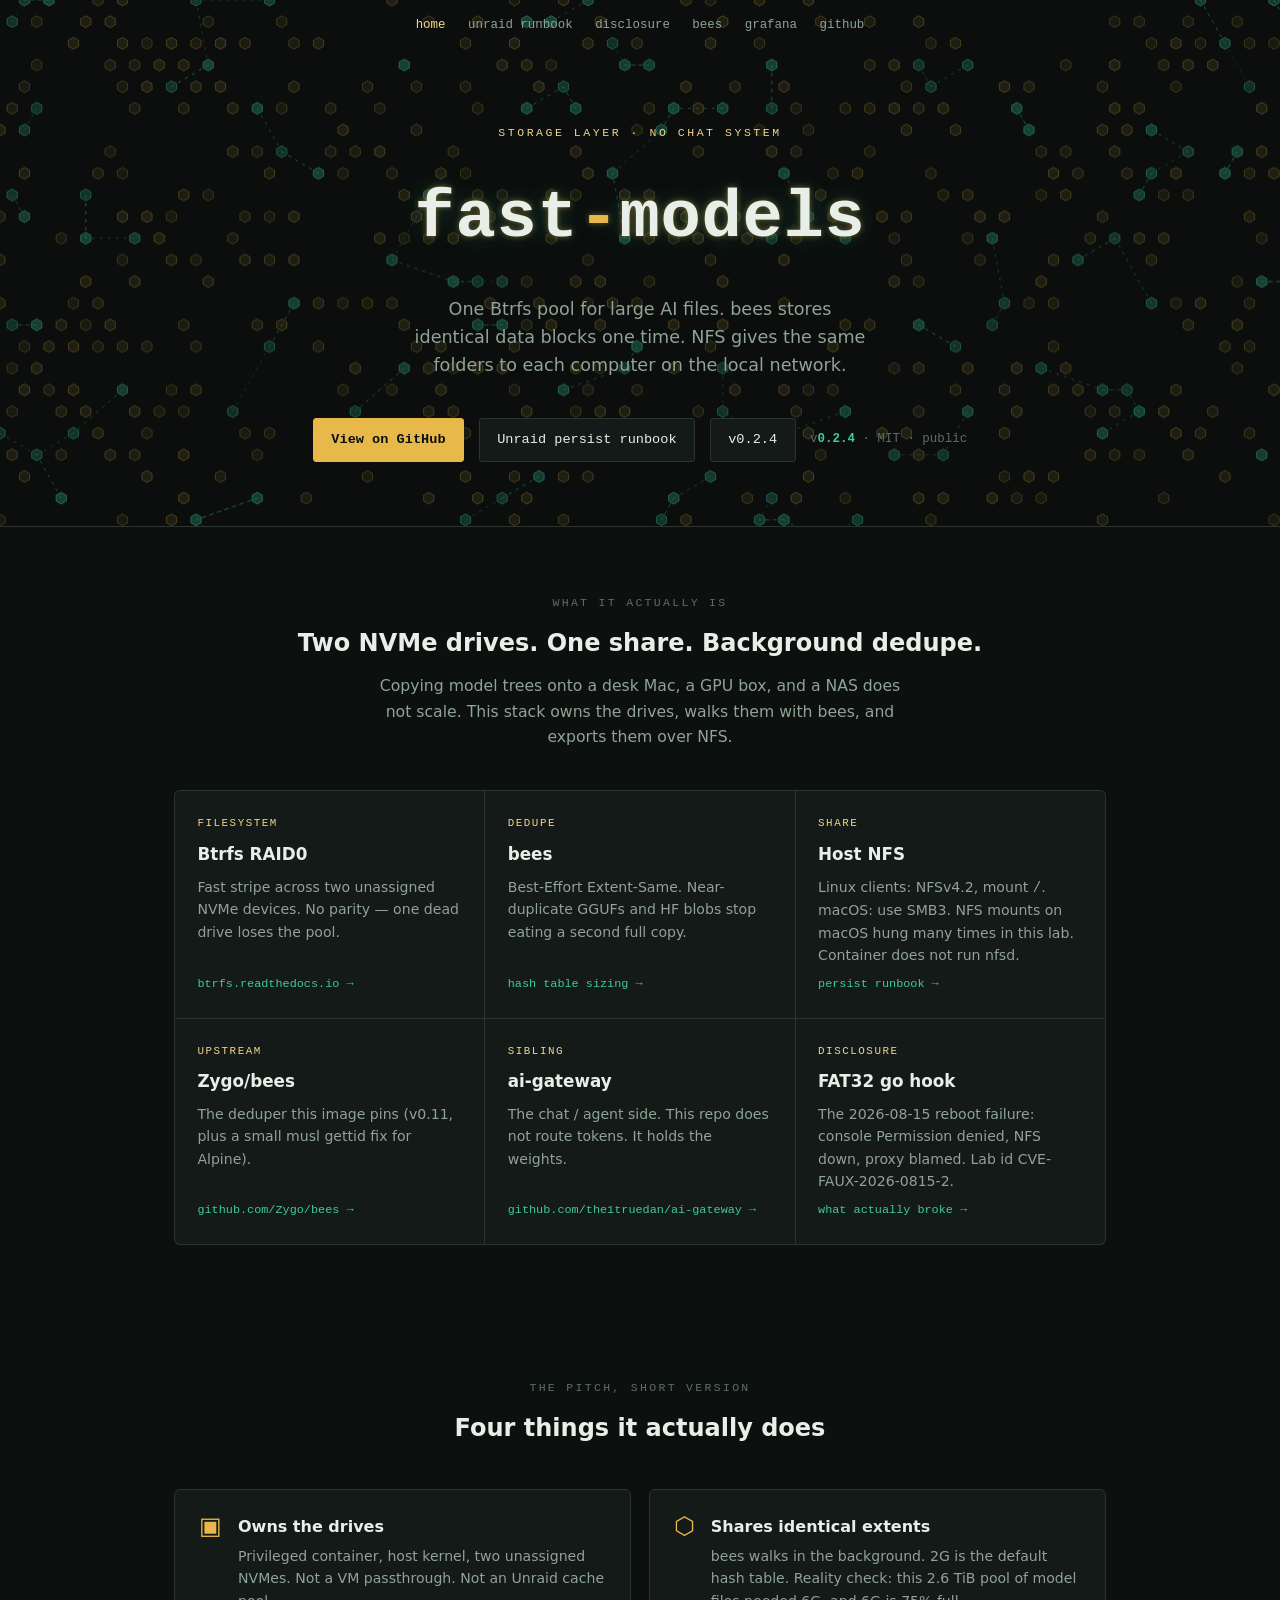
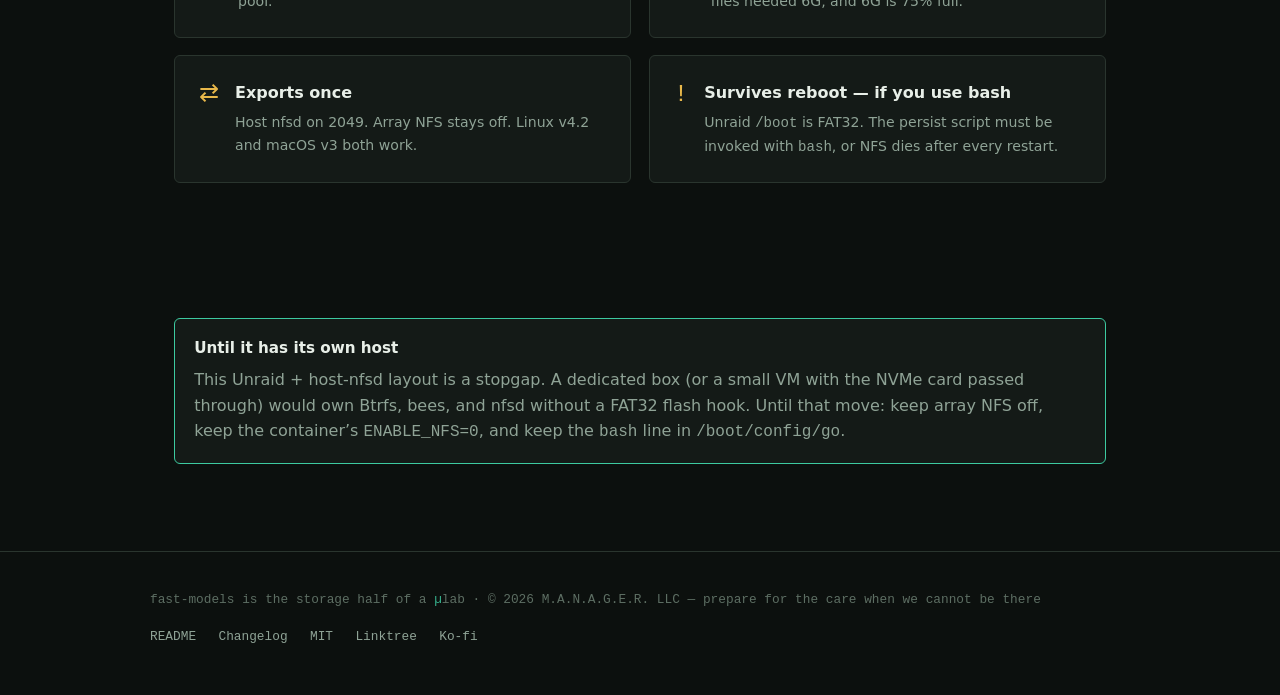
==== commit c44edfac: "Footer: one footer per page (µ line + © 2026 M.A.N.A.G.E.R. LLC + prepare for the care when we canno" ====
--- a/docs/index.html
+++ b/docs/index.html
@@ -125,15 +125,17 @@
 
 <footer>
   <div class="footer-inner">
-    <span class="mu-mark">fast-models is the storage half of a <span>µ</span>lab</span>
+    <span class="mu-mark">fast-models is the storage half of a <span>µ</span>lab · © 2026 M.A.N.A.G.E.R. LLC — prepare for the care when we cannot be there</span>
     <nav class="footer-links">
       <a href="https://github.com/the1truedan/fast-models/blob/main/README.md">README</a>
       <a href="https://github.com/the1truedan/fast-models/blob/main/CHANGELOG.md">Changelog</a>
       <a href="https://github.com/the1truedan/fast-models/blob/main/LICENSE">MIT</a>
+    
+      <a href="https://linktr.ee/the1truedan">Linktree</a>
+      <a href="https://ko-fi.com/the1truedan">Ko-fi</a>
     </nav>
   </div>
 </footer>
 <script src="assets/bees.js"></script>
-<!-- manager-footer:start --><footer class="mgr-universal" style="text-align:center;font-size:12px;opacity:.78;padding:18px 12px 24px;line-height:1.6">µ · © 2026 M.A.N.A.G.E.R. LLC — prepare for the care when we cannot be there · <a href="https://linktr.ee/the1truedan" style="color:inherit">Linktree</a> · <a href="https://ko-fi.com/the1truedan" style="color:inherit">Ko-fi</a></footer><!-- manager-footer:end -->
 </body>
 </html>
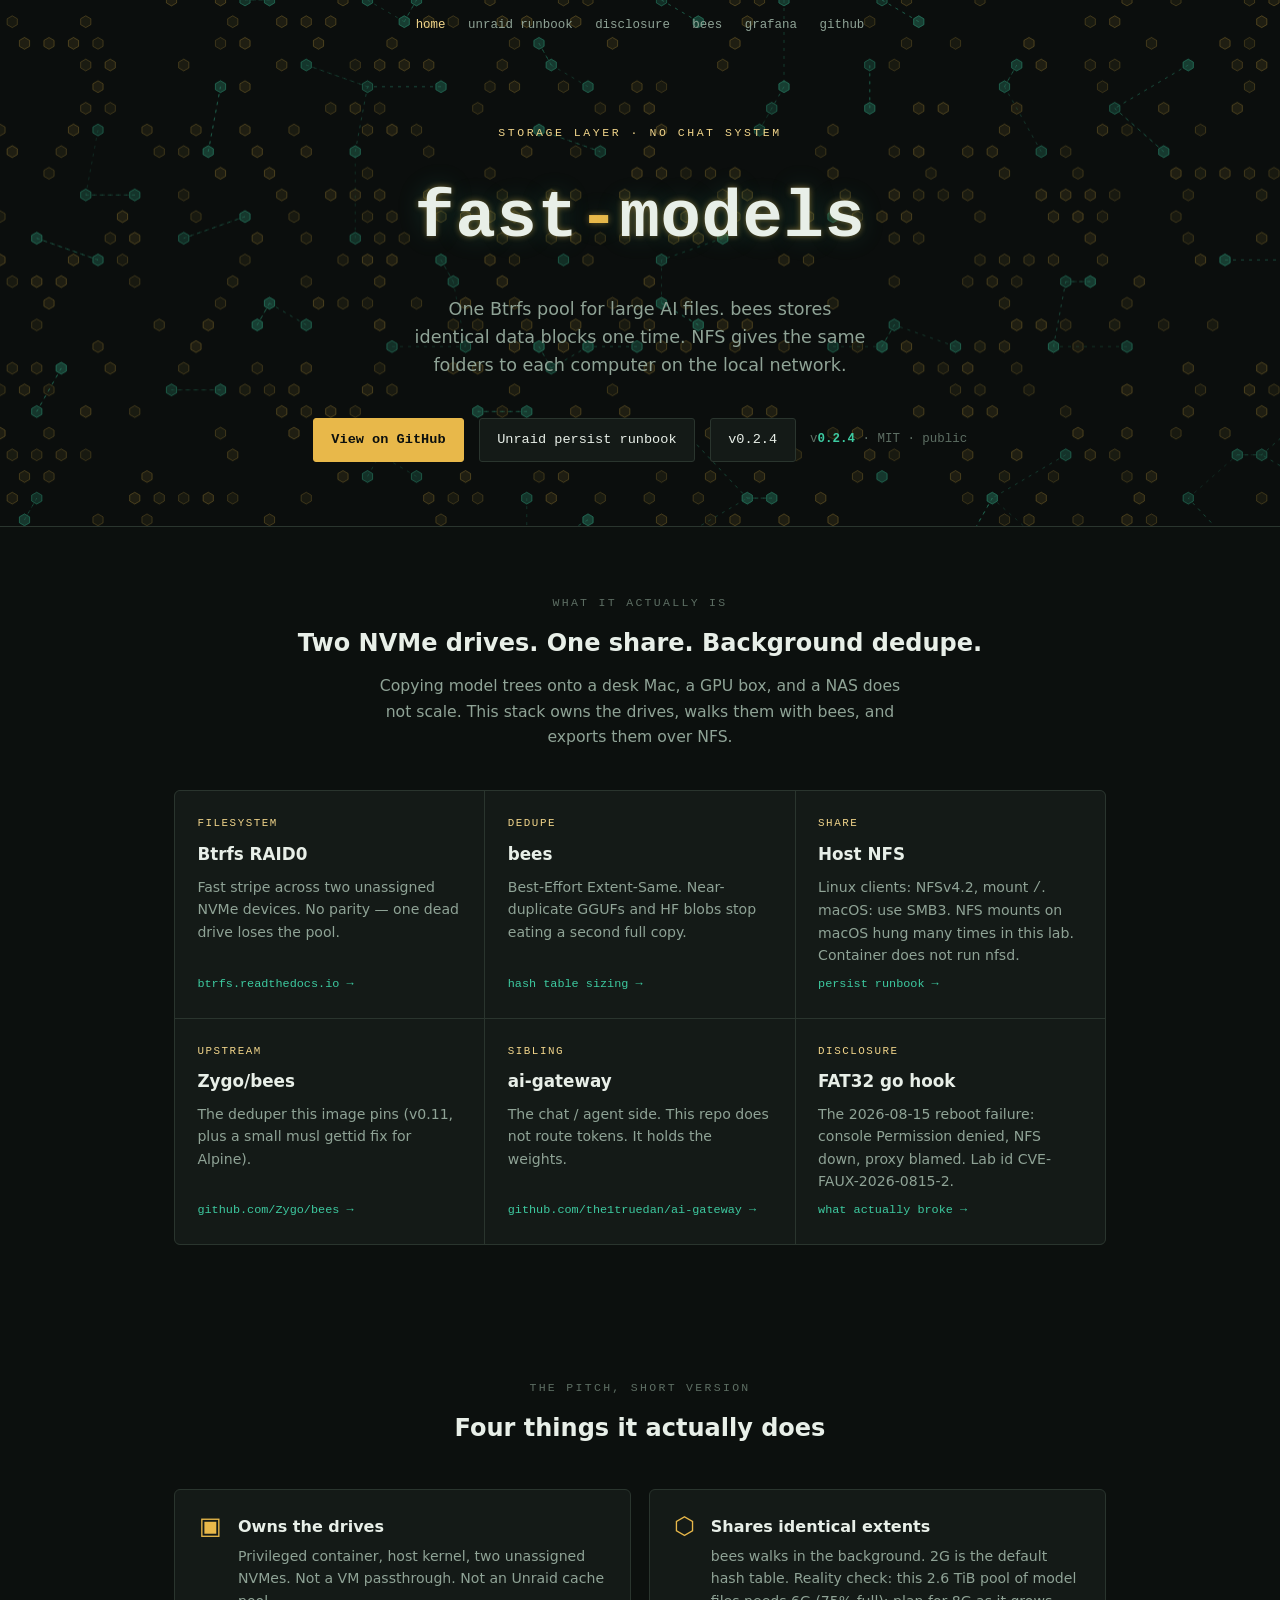
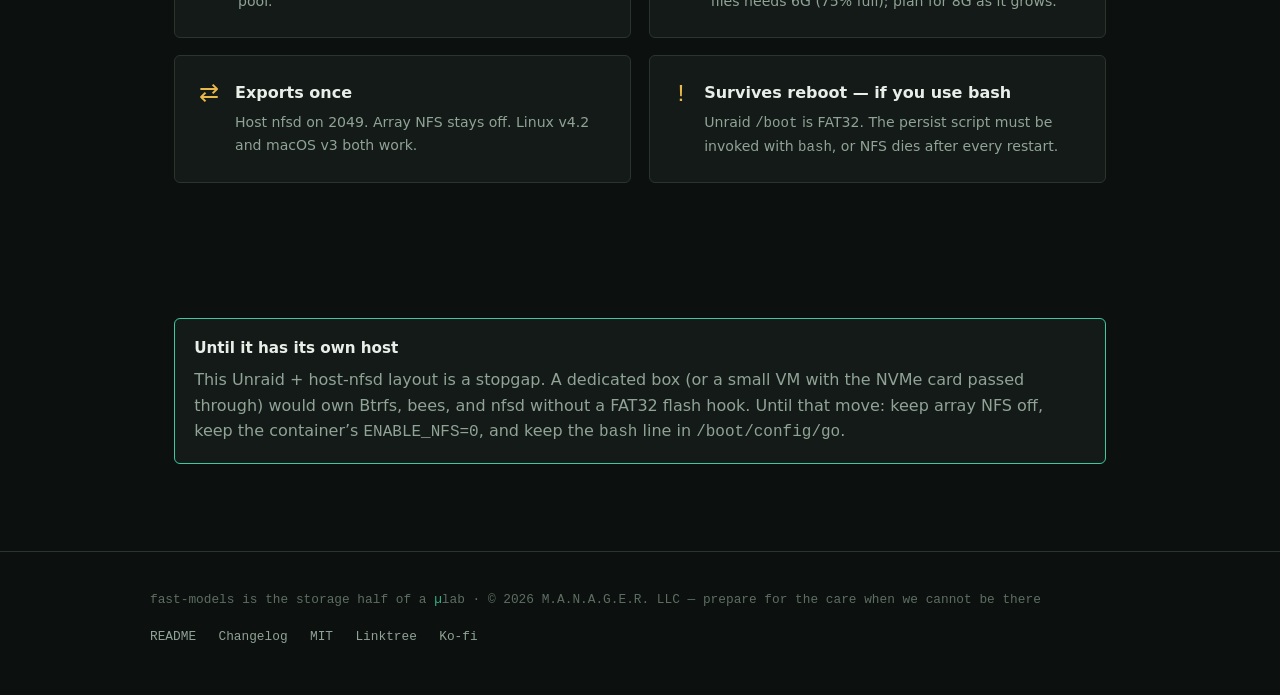
==== commit 4ee2b483: "bees hash sizing: add 6G (real need today) and 8G (planned) rows Co-Authored-By: Claude Opus 5.5 <no" ====
--- a/docs/index.html
+++ b/docs/index.html
@@ -96,7 +96,7 @@
       <span class="cap-glyph">⬡</span>
       <div>
         <h3>Shares identical extents</h3>
-        <p>bees walks in the background. 2G is the default hash table. Reality check: this 2.6 TiB pool of model files needed 6G, and 6G is 75% full.</p>
+        <p>bees walks in the background. 2G is the default hash table. Reality check: this 2.6 TiB pool of model files needs 6G (75% full); plan for 8G as it grows.</p>
       </div>
     </div>
     <div class="cap-tile">
